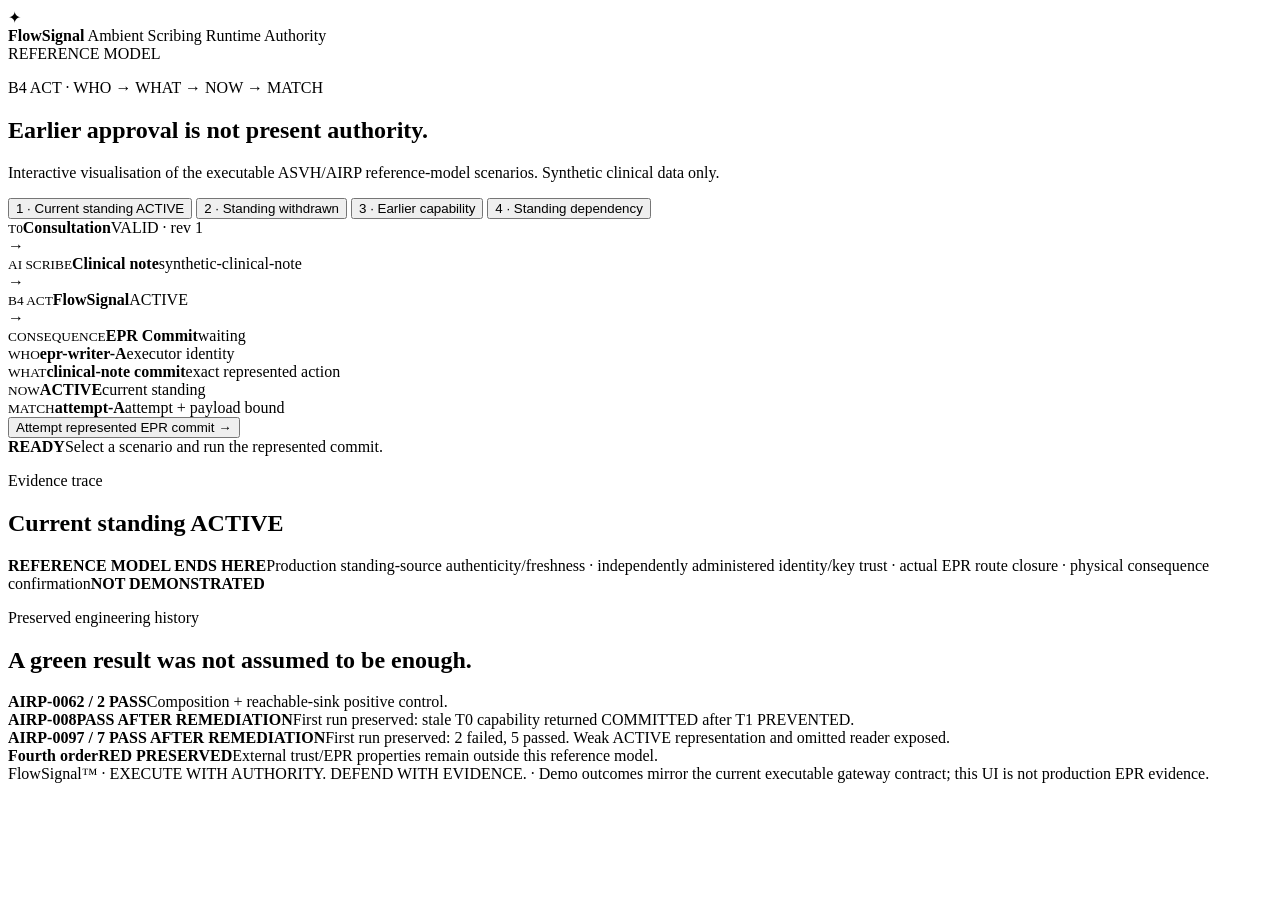
==== demo-ui/ambient-scribing.html @ 3ae92e84 "demo: add ambient scribing runtime authority simulator" ====
<!doctype html>
<html lang="en"><head><meta charset="utf-8"><meta name="viewport" content="width=device-width,initial-scale=1">
<title>FlowSignal Ambient Scribing Runtime Demo</title><link rel="stylesheet" href="ambient-scribing.css"></head>
<body>
<header><div class="mark">✦</div><div><b>FlowSignal</b><span> Ambient Scribing Runtime Authority</span></div><div class="tag">REFERENCE MODEL</div></header>
<main>
<section class="hero"><p class="eyebrow">B4 ACT · WHO → WHAT → NOW → MATCH</p><h1>Earlier approval is not present authority.</h1><p>Interactive visualisation of the executable ASVH/AIRP reference-model scenarios. Synthetic clinical data only.</p></section>
<section class="scenario-bar">
<button data-s="allow" class="active">1 · Current standing ACTIVE</button>
<button data-s="withdrawn">2 · Standing withdrawn</button>
<button data-s="stale">3 · Earlier capability</button>
<button data-s="dependency">4 · Standing dependency</button>
</section>
<section class="layout">
<div class="panel">
<div class="timeline">
<div class="node"><small>T0</small><strong>Consultation</strong><span id="t0">VALID · rev 1</span></div><div class="arrow">→</div>
<div class="node"><small>AI SCRIBE</small><strong>Clinical note</strong><span>synthetic-clinical-note</span></div><div class="arrow">→</div>
<div class="node flow"><small>B4 ACT</small><strong>FlowSignal</strong><span id="standing">ACTIVE</span></div><div class="arrow">→</div>
<div class="node epr" id="epr"><small>CONSEQUENCE</small><strong>EPR Commit</strong><span id="eprState">waiting</span></div>
</div>
<div class="cards">
<div><small>WHO</small><b>epr-writer-A</b><span>executor identity</span></div>
<div><small>WHAT</small><b>clinical-note commit</b><span>exact represented action</span></div>
<div><small>NOW</small><b id="nowCard">ACTIVE</b><span>current standing</span></div>
<div><small>MATCH</small><b>attempt-A</b><span>attempt + payload bound</span></div>
</div>
<div id="controls" class="controls"></div>
<button id="execute" class="execute">Attempt represented EPR commit →</button>
<div id="result" class="result neutral"><strong>READY</strong><span>Select a scenario and run the represented commit.</span></div>
</div>
<aside class="panel evidence">
<p class="eyebrow">Evidence trace</p><h2 id="scenarioTitle">Current standing ACTIVE</h2>
<p id="scenarioText"></p>
<div class="trace" id="trace"></div>
<div class="boundary"><b>REFERENCE MODEL ENDS HERE</b><span>Production standing-source authenticity/freshness · independently administered identity/key trust · actual EPR route closure · physical consequence confirmation</span><strong>NOT DEMONSTRATED</strong></div>
</aside>
</section>
<section class="history panel"><div><p class="eyebrow">Preserved engineering history</p><h2>A green result was not assumed to be enough.</h2></div>
<div class="history-grid">
<article><b>AIRP-006</b><strong>2 / 2 PASS</strong><span>Composition + reachable-sink positive control.</span></article>
<article><b>AIRP-008</b><strong>PASS AFTER REMEDIATION</strong><span>First run preserved: stale T0 capability returned COMMITTED after T1 PREVENTED.</span></article>
<article><b>AIRP-009</b><strong>7 / 7 PASS AFTER REMEDIATION</strong><span>First run preserved: 2 failed, 5 passed. Weak ACTIVE representation and omitted reader exposed.</span></article>
<article class="red"><b>Fourth order</b><strong>RED PRESERVED</strong><span>External trust/EPR properties remain outside this reference model.</span></article>
</div></section>
<footer>FlowSignal™ · EXECUTE WITH AUTHORITY. DEFEND WITH EVIDENCE. · Demo outcomes mirror the current executable gateway contract; this UI is not production EPR evidence.</footer>
</main><script src="ambient-scribing.js"></script></body></html>
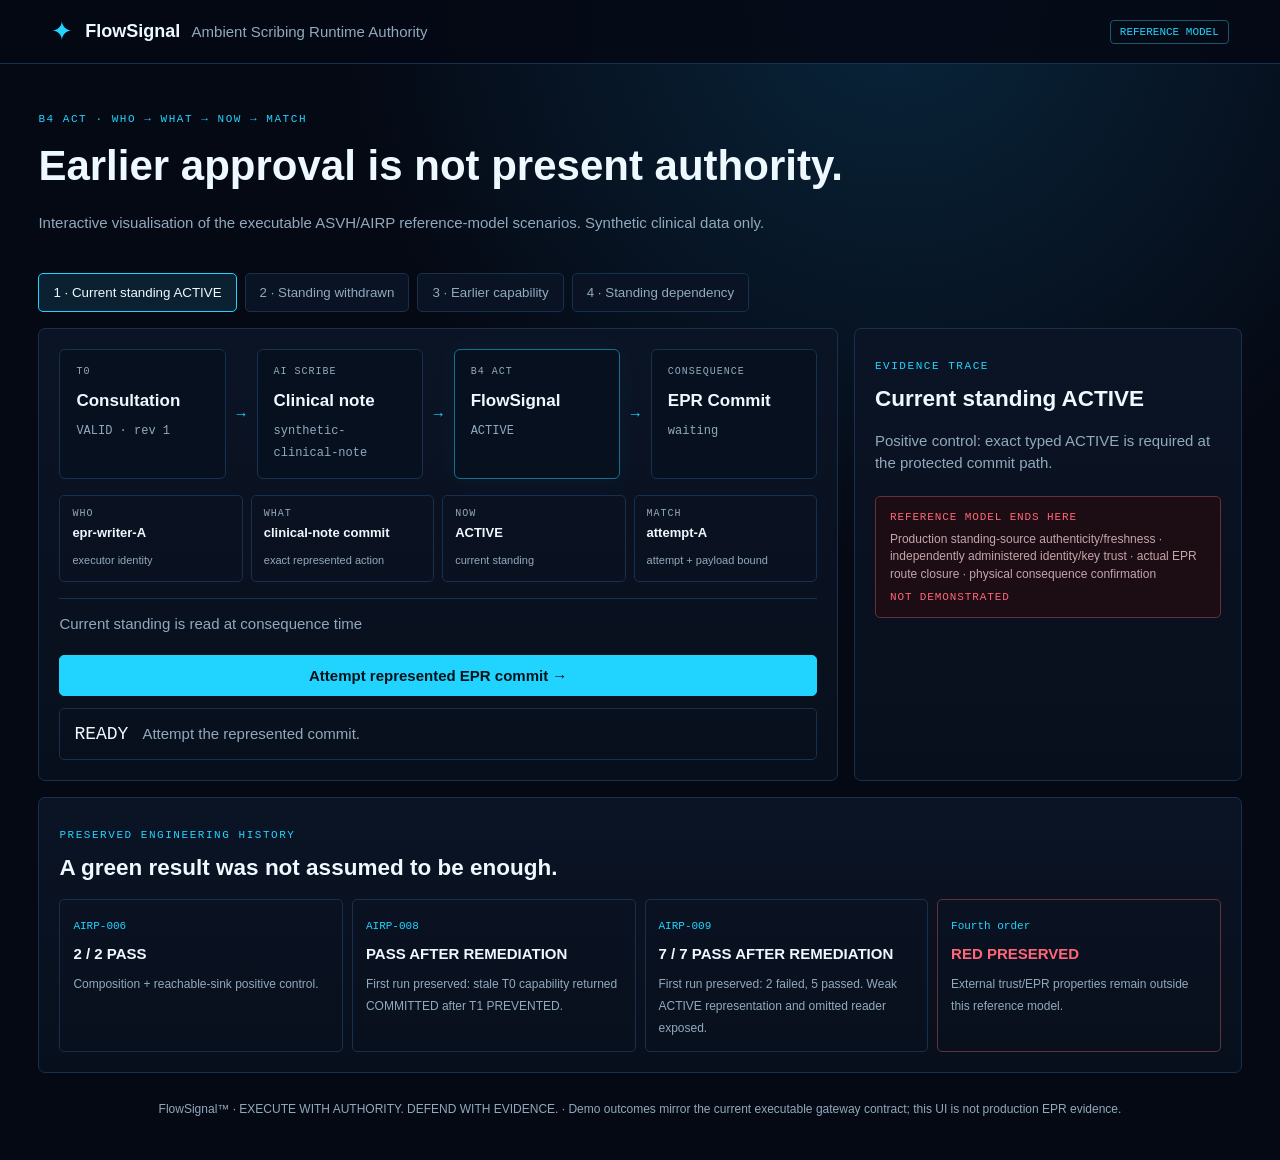
==== commit 4382ed0d: "demo: add easy-launch guidance" ====
--- a/demo-ui/ambient-scribing.html
+++ b/demo-ui/ambient-scribing.html
@@ -1,6 +1,13 @@
 <!doctype html>
 <html lang="en"><head><meta charset="utf-8"><meta name="viewport" content="width=device-width,initial-scale=1">
 <title>FlowSignal Ambient Scribing Runtime Demo</title><link rel="stylesheet" href="ambient-scribing.css"></head>
+
+<!--
+EASY LAUNCH
+1. Download the demo-ui folder (or repository ZIP).
+2. Double-click START-DEMO-WINDOWS.cmd.
+No Python/npm/server is required for this static visual companion.
+-->
 <body>
 <header><div class="mark">✦</div><div><b>FlowSignal</b><span> Ambient Scribing Runtime Authority</span></div><div class="tag">REFERENCE MODEL</div></header>
 <main>
--- a/demo-ui/ambient-scribing.css
+++ b/demo-ui/ambient-scribing.css
@@ -0,0 +1 @@
+:root{--bg:#050914;--panel:#0a1222;--line:#17304d;--text:#edf8ff;--dim:#91a9bd;--cyan:#21d4ff;--green:#37d49a;--amber:#f0bf5b;--red:#ff6678}*{box-sizing:border-box}body{margin:0;background:radial-gradient(circle at 70% 0,#09253b 0,transparent 38%),var(--bg);color:var(--text);font:15px/1.45 Inter,Segoe UI,Arial,sans-serif}header{height:64px;border-bottom:1px solid var(--line);display:flex;align-items:center;gap:12px;padding:0 4vw;background:#050914dd;position:sticky;top:0;z-index:3}.mark{color:var(--cyan);font-size:26px}header b{font-size:18px}header span{color:var(--dim);margin-left:8px}.tag{margin-left:auto;border:1px solid #1b5870;color:var(--cyan);padding:5px 9px;border-radius:4px;font:11px monospace}main{max-width:1450px;margin:auto;padding:0 3vw}.hero{padding:38px 0 24px}.hero h1{font-size:42px;margin:8px 0}.hero>p:last-child{color:var(--dim);max-width:760px}.eyebrow{color:var(--cyan);font:11px monospace;letter-spacing:.14em;text-transform:uppercase}.scenario-bar{display:flex;gap:8px;flex-wrap:wrap;margin-bottom:16px}.scenario-bar button,.execute{border:1px solid var(--line);background:#091323;color:var(--dim);padding:11px 14px;border-radius:5px;cursor:pointer}.scenario-bar button.active{border-color:var(--cyan);color:var(--text);background:#0b2132}.layout{display:grid;grid-template-columns:1.65fr .8fr;gap:16px}.panel{border:1px solid var(--line);background:linear-gradient(180deg,#0b1425,#080f1c);border-radius:7px;padding:20px}.timeline{display:flex;align-items:stretch;gap:8px}.node{flex:1;border:1px solid var(--line);padding:16px;border-radius:6px;background:#07101e;min-height:112px}.node small,.cards small{display:block;color:var(--dim);font:10px monospace;letter-spacing:.1em}.node strong{display:block;font-size:17px;margin:12px 0 5px}.node span{color:var(--dim);font:12px monospace}.node.flow{border-color:#16708c;box-shadow:0 0 25px #21d4ff0e}.arrow{align-self:center;color:var(--cyan)}.node.committed{border-color:var(--green)}.node.blocked{border-color:var(--red)}.cards{display:grid;grid-template-columns:repeat(4,1fr);gap:8px;margin:16px 0}.cards div{border:1px solid var(--line);padding:12px;border-radius:5px}.cards b{display:block;margin:5px 0;font-size:13px}.cards span{color:var(--dim);font-size:11px}.controls{min-height:45px;border-top:1px solid var(--line);padding-top:14px;color:var(--dim)}select{background:#07101e;color:var(--text);border:1px solid var(--line);padding:8px;margin-left:10px}.execute{width:100%;background:var(--cyan);color:#00131a;font-weight:800;border-color:var(--cyan);font-size:15px;margin-top:12px}.result{margin-top:12px;padding:14px;border:1px solid var(--line);border-radius:5px;display:flex;gap:14px;align-items:center}.result strong{font:18px monospace}.result span{color:var(--dim)}.result.ok{border-color:var(--green)}.result.ok strong{color:var(--green)}.result.stop{border-color:var(--red)}.result.stop strong{color:var(--red)}.evidence h2{margin:4px 0 8px}.evidence>p:nth-of-type(2){color:var(--dim)}.trace{margin-top:18px}.trace div{display:flex;justify-content:space-between;border-bottom:1px solid var(--line);padding:9px 0}.trace span{color:var(--dim)}.trace b{font:12px monospace}.boundary{margin-top:22px;border:1px solid #63313b;background:#1c0d14;padding:14px;border-radius:5px}.boundary b,.boundary strong{display:block;color:var(--red);font:11px monospace;letter-spacing:.08em}.boundary span{display:block;color:#c6a4aa;font-size:12px;margin:8px 0}.history{margin-top:16px}.history h2{margin:3px 0 14px}.history-grid{display:grid;grid-template-columns:repeat(4,1fr);gap:9px}.history-grid article{border:1px solid var(--line);padding:13px;border-radius:5px}.history-grid article>b{color:var(--cyan);font:11px monospace}.history-grid strong{display:block;margin:8px 0}.history-grid span{color:var(--dim);font-size:12px}.history-grid .red{border-color:#63313b}.history-grid .red strong{color:var(--red)}footer{color:var(--dim);font-size:12px;padding:28px 0 40px;text-align:center}@media(max-width:950px){.layout{grid-template-columns:1fr}.timeline{flex-direction:column}.arrow{transform:rotate(90deg)}.cards,.history-grid{grid-template-columns:1fr 1fr}}
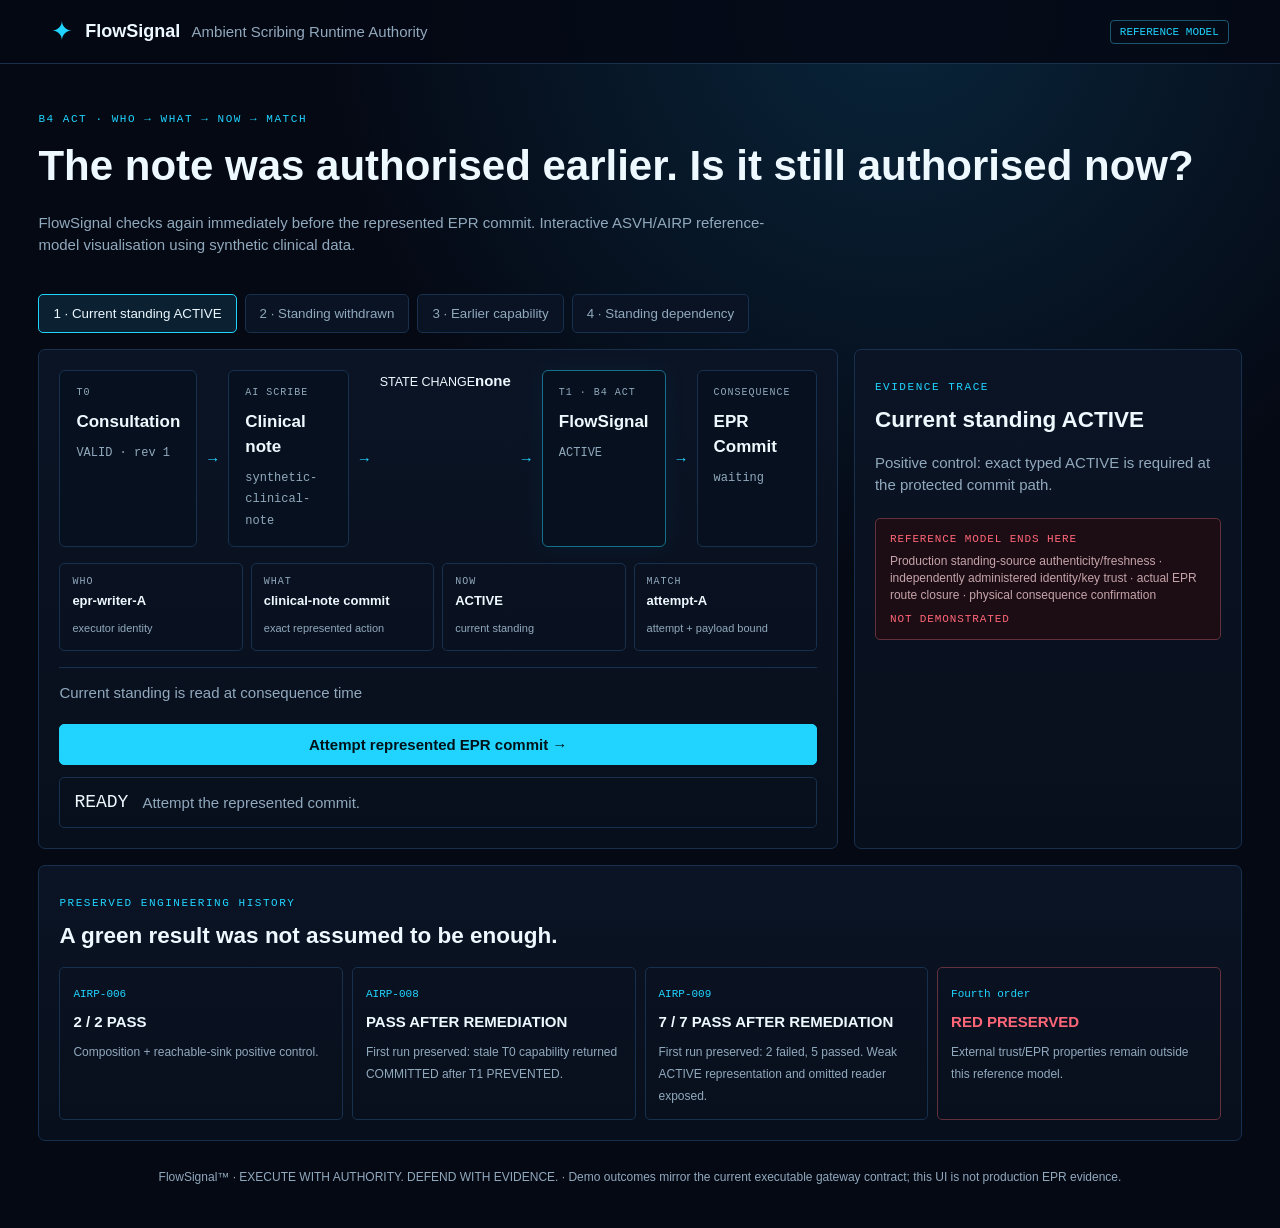
==== commit 1c31b432: "demo: make clinical state change visually explicit" ====
--- a/demo-ui/ambient-scribing.html
+++ b/demo-ui/ambient-scribing.html
@@ -11,7 +11,7 @@
 <body>
 <header><div class="mark">✦</div><div><b>FlowSignal</b><span> Ambient Scribing Runtime Authority</span></div><div class="tag">REFERENCE MODEL</div></header>
 <main>
-<section class="hero"><p class="eyebrow">B4 ACT · WHO → WHAT → NOW → MATCH</p><h1>Earlier approval is not present authority.</h1><p>Interactive visualisation of the executable ASVH/AIRP reference-model scenarios. Synthetic clinical data only.</p></section>
+<section class="hero"><p class="eyebrow">B4 ACT · WHO → WHAT → NOW → MATCH</p><h1>The note was authorised earlier. Is it still authorised now?</h1><p>FlowSignal checks again immediately before the represented EPR commit. Interactive ASVH/AIRP reference-model visualisation using synthetic clinical data.</p></section>
 <section class="scenario-bar">
 <button data-s="allow" class="active">1 · Current standing ACTIVE</button>
 <button data-s="withdrawn">2 · Standing withdrawn</button>
@@ -23,7 +23,7 @@
 <div class="timeline">
 <div class="node"><small>T0</small><strong>Consultation</strong><span id="t0">VALID · rev 1</span></div><div class="arrow">→</div>
 <div class="node"><small>AI SCRIBE</small><strong>Clinical note</strong><span>synthetic-clinical-note</span></div><div class="arrow">→</div>
-<div class="node flow"><small>B4 ACT</small><strong>FlowSignal</strong><span id="standing">ACTIVE</span></div><div class="arrow">→</div>
+<div class="state-change" id="stateChange"><small>STATE CHANGE</small><strong id="changeState">none</strong></div><div class="arrow">→</div><div class="node flow" id="flowNode"><small>T1 · B4 ACT</small><strong>FlowSignal</strong><span id="standing">ACTIVE</span></div><div class="arrow">→</div>
 <div class="node epr" id="epr"><small>CONSEQUENCE</small><strong>EPR Commit</strong><span id="eprState">waiting</span></div>
 </div>
 <div class="cards">
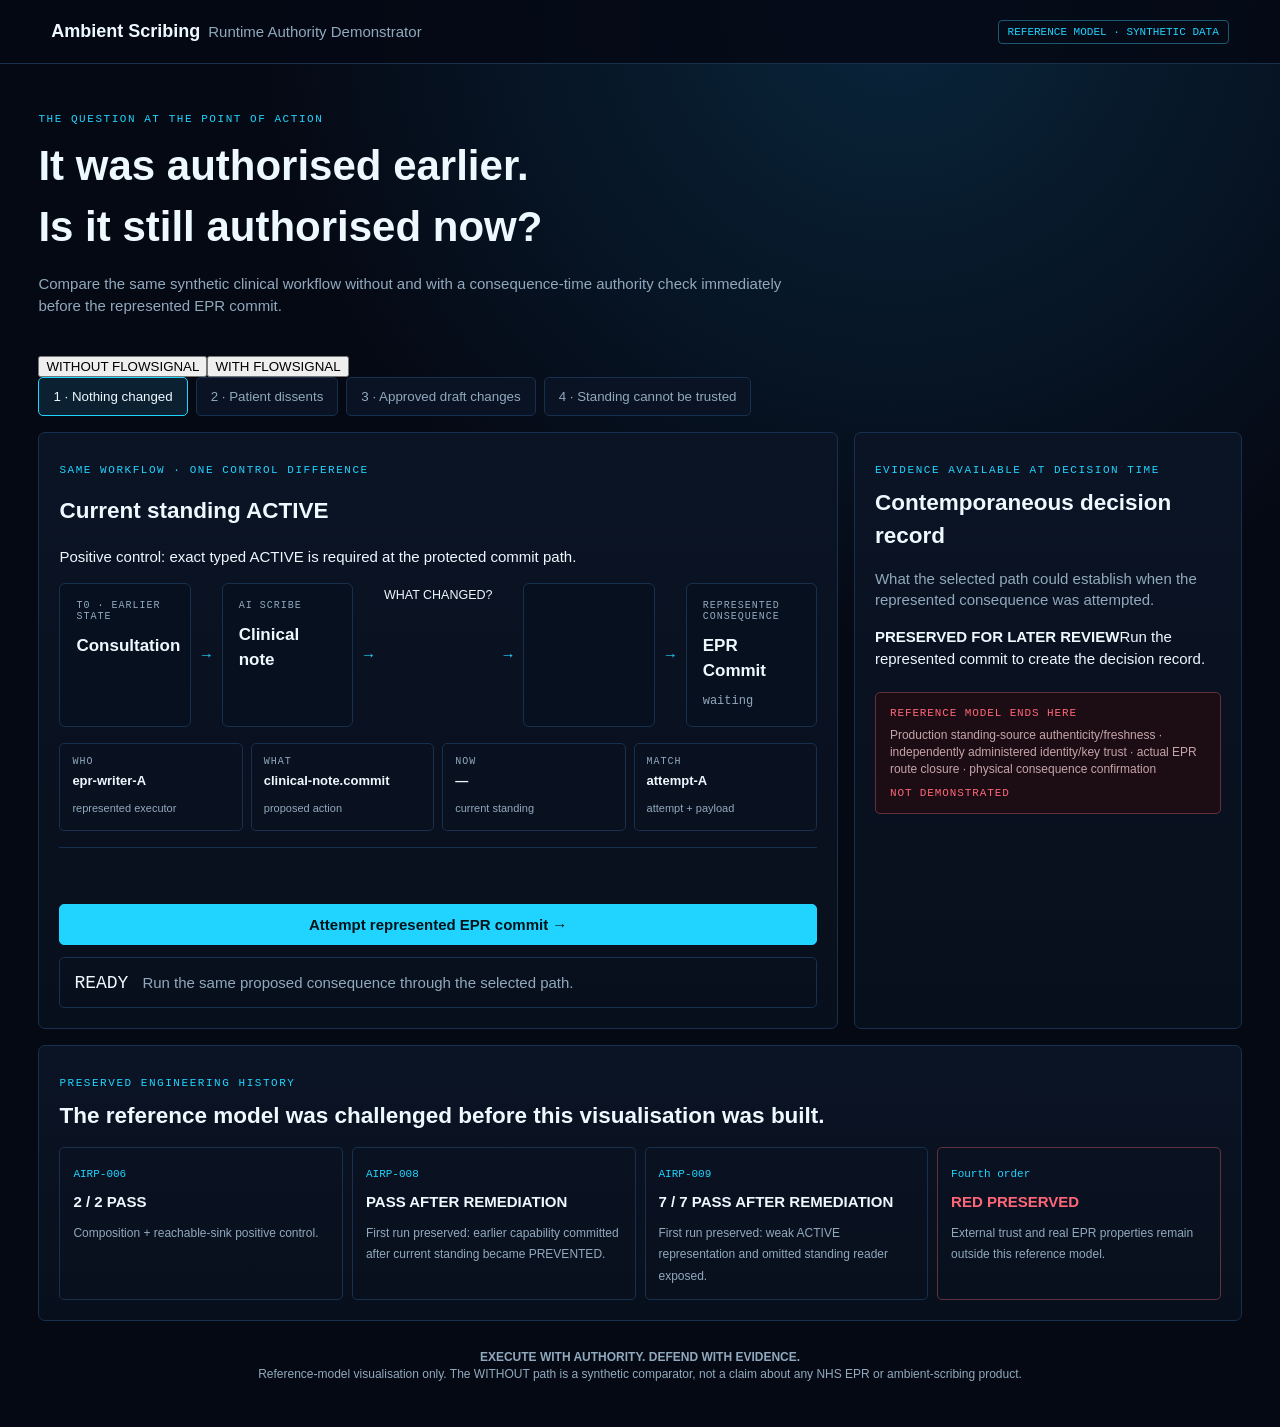
==== commit 1605ee6b: "Redesign ambient scribing demo around with-without runtime authority" ====
--- a/demo-ui/ambient-scribing.html
+++ b/demo-ui/ambient-scribing.html
@@ -1,54 +1,67 @@
 <!doctype html>
 <html lang="en"><head><meta charset="utf-8"><meta name="viewport" content="width=device-width,initial-scale=1">
-<title>FlowSignal Ambient Scribing Runtime Demo</title><link rel="stylesheet" href="ambient-scribing.css"></head>
+<title>Ambient Scribing · Runtime Authority Demo</title><link rel="stylesheet" href="ambient-scribing.css"></head>
+<body>
+<header><div><b>Ambient Scribing</b><span>Runtime Authority Demonstrator</span></div><div class="tag">REFERENCE MODEL · SYNTHETIC DATA</div></header>
+<main>
+<section class="hero"><p class="eyebrow">THE QUESTION AT THE POINT OF ACTION</p><h1>It was authorised earlier.<br>Is it still authorised now?</h1><p>Compare the same synthetic clinical workflow without and with a consequence-time authority check immediately before the represented EPR commit.</p></section>
 
-<!--
-EASY LAUNCH
-1. Download the demo-ui folder (or repository ZIP).
-2. Double-click START-DEMO-WINDOWS.cmd.
-No Python/npm/server is required for this static visual companion.
--->
-<body>
-<header><div class="mark">✦</div><div><b>FlowSignal</b><span> Ambient Scribing Runtime Authority</span></div><div class="tag">REFERENCE MODEL</div></header>
-<main>
-<section class="hero"><p class="eyebrow">B4 ACT · WHO → WHAT → NOW → MATCH</p><h1>The note was authorised earlier. Is it still authorised now?</h1><p>FlowSignal checks again immediately before the represented EPR commit. Interactive ASVH/AIRP reference-model visualisation using synthetic clinical data.</p></section>
+<section class="mode-switch" aria-label="Comparison mode">
+<button id="withoutMode">WITHOUT FLOWSIGNAL</button><button id="withMode" class="active">WITH FLOWSIGNAL</button>
+</section>
+
 <section class="scenario-bar">
-<button data-s="allow" class="active">1 · Current standing ACTIVE</button>
-<button data-s="withdrawn">2 · Standing withdrawn</button>
-<button data-s="stale">3 · Earlier capability</button>
-<button data-s="dependency">4 · Standing dependency</button>
+<button data-s="unchanged" class="active">1 · Nothing changed</button>
+<button data-s="dissent">2 · Patient dissents</button>
+<button data-s="payload">3 · Approved draft changes</button>
+<button data-s="dependency">4 · Standing cannot be trusted</button>
 </section>
+
 <section class="layout">
-<div class="panel">
+<div class="panel main-panel">
+<div class="story-head"><div><p class="eyebrow">SAME WORKFLOW · ONE CONTROL DIFFERENCE</p><h2 id="scenarioTitle"></h2></div><div class="mode-pill" id="modePill"></div></div>
+<p class="story" id="scenarioText"></p>
+
 <div class="timeline">
-<div class="node"><small>T0</small><strong>Consultation</strong><span id="t0">VALID · rev 1</span></div><div class="arrow">→</div>
-<div class="node"><small>AI SCRIBE</small><strong>Clinical note</strong><span>synthetic-clinical-note</span></div><div class="arrow">→</div>
-<div class="state-change" id="stateChange"><small>STATE CHANGE</small><strong id="changeState">none</strong></div><div class="arrow">→</div><div class="node flow" id="flowNode"><small>T1 · B4 ACT</small><strong>FlowSignal</strong><span id="standing">ACTIVE</span></div><div class="arrow">→</div>
-<div class="node epr" id="epr"><small>CONSEQUENCE</small><strong>EPR Commit</strong><span id="eprState">waiting</span></div>
+<div class="node"><small>T0 · EARLIER STATE</small><strong>Consultation</strong><span id="t0State"></span></div>
+<div class="arrow">→</div>
+<div class="node"><small>AI SCRIBE</small><strong>Clinical note</strong><span id="noteState"></span></div>
+<div class="arrow">→</div>
+<div class="change" id="changeBox"><small>WHAT CHANGED?</small><strong id="changeTitle"></strong><span id="changeDetail"></span></div>
+<div class="arrow">→</div>
+<div class="node gate" id="gateNode"><small id="gateSmall"></small><strong id="gateTitle"></strong><span id="gateState"></span></div>
+<div class="arrow">→</div>
+<div class="node epr" id="epr"><small>REPRESENTED CONSEQUENCE</small><strong>EPR Commit</strong><span id="eprState">waiting</span></div>
 </div>
+
 <div class="cards">
-<div><small>WHO</small><b>epr-writer-A</b><span>executor identity</span></div>
-<div><small>WHAT</small><b>clinical-note commit</b><span>exact represented action</span></div>
-<div><small>NOW</small><b id="nowCard">ACTIVE</b><span>current standing</span></div>
-<div><small>MATCH</small><b>attempt-A</b><span>attempt + payload bound</span></div>
+<div><small>WHO</small><b>epr-writer-A</b><span>represented executor</span></div>
+<div><small>WHAT</small><b>clinical-note.commit</b><span>proposed action</span></div>
+<div><small>NOW</small><b id="nowCard">—</b><span>current standing</span></div>
+<div><small>MATCH</small><b id="matchCard">attempt-A</b><span>attempt + payload</span></div>
 </div>
 <div id="controls" class="controls"></div>
 <button id="execute" class="execute">Attempt represented EPR commit →</button>
-<div id="result" class="result neutral"><strong>READY</strong><span>Select a scenario and run the represented commit.</span></div>
+<div id="result" class="result neutral"><strong>READY</strong><span>Run the same proposed consequence through the selected path.</span></div>
 </div>
+
 <aside class="panel evidence">
-<p class="eyebrow">Evidence trace</p><h2 id="scenarioTitle">Current standing ACTIVE</h2>
-<p id="scenarioText"></p>
-<div class="trace" id="trace"></div>
+<p class="eyebrow">EVIDENCE AVAILABLE AT DECISION TIME</p>
+<h2 id="evidenceTitle">Contemporaneous decision record</h2>
+<p class="evidence-intro">What the selected path could establish when the represented consequence was attempted.</p>
+<div class="receipt" id="receipt"></div>
+<div class="preserve"><b>PRESERVED FOR LATER REVIEW</b><span id="preserveText">Run the represented commit to create the decision record.</span></div>
 <div class="boundary"><b>REFERENCE MODEL ENDS HERE</b><span>Production standing-source authenticity/freshness · independently administered identity/key trust · actual EPR route closure · physical consequence confirmation</span><strong>NOT DEMONSTRATED</strong></div>
 </aside>
 </section>
-<section class="history panel"><div><p class="eyebrow">Preserved engineering history</p><h2>A green result was not assumed to be enough.</h2></div>
+
+<section class="history panel"><div><p class="eyebrow">PRESERVED ENGINEERING HISTORY</p><h2>The reference model was challenged before this visualisation was built.</h2></div>
 <div class="history-grid">
 <article><b>AIRP-006</b><strong>2 / 2 PASS</strong><span>Composition + reachable-sink positive control.</span></article>
-<article><b>AIRP-008</b><strong>PASS AFTER REMEDIATION</strong><span>First run preserved: stale T0 capability returned COMMITTED after T1 PREVENTED.</span></article>
-<article><b>AIRP-009</b><strong>7 / 7 PASS AFTER REMEDIATION</strong><span>First run preserved: 2 failed, 5 passed. Weak ACTIVE representation and omitted reader exposed.</span></article>
-<article class="red"><b>Fourth order</b><strong>RED PRESERVED</strong><span>External trust/EPR properties remain outside this reference model.</span></article>
+<article><b>AIRP-008</b><strong>PASS AFTER REMEDIATION</strong><span>First run preserved: earlier capability committed after current standing became PREVENTED.</span></article>
+<article><b>AIRP-009</b><strong>7 / 7 PASS AFTER REMEDIATION</strong><span>First run preserved: weak ACTIVE representation and omitted standing reader exposed.</span></article>
+<article class="red"><b>Fourth order</b><strong>RED PRESERVED</strong><span>External trust and real EPR properties remain outside this reference model.</span></article>
 </div></section>
-<footer>FlowSignal™ · EXECUTE WITH AUTHORITY. DEFEND WITH EVIDENCE. · Demo outcomes mirror the current executable gateway contract; this UI is not production EPR evidence.</footer>
+
+<footer><strong>EXECUTE WITH AUTHORITY. DEFEND WITH EVIDENCE.</strong><br>Reference-model visualisation only. The WITHOUT path is a synthetic comparator, not a claim about any NHS EPR or ambient-scribing product.</footer>
 </main><script src="ambient-scribing.js"></script></body></html>
--- a/demo-ui/ambient-scribing.css
+++ b/demo-ui/ambient-scribing.css
@@ -1 +1 @@
-:root{--bg:#050914;--panel:#0a1222;--line:#17304d;--text:#edf8ff;--dim:#91a9bd;--cyan:#21d4ff;--green:#37d49a;--amber:#f0bf5b;--red:#ff6678}*{box-sizing:border-box}body{margin:0;background:radial-gradient(circle at 70% 0,#09253b 0,transparent 38%),var(--bg);color:var(--text);font:15px/1.45 Inter,Segoe UI,Arial,sans-serif}header{height:64px;border-bottom:1px solid var(--line);display:flex;align-items:center;gap:12px;padding:0 4vw;background:#050914dd;position:sticky;top:0;z-index:3}.mark{color:var(--cyan);font-size:26px}header b{font-size:18px}header span{color:var(--dim);margin-left:8px}.tag{margin-left:auto;border:1px solid #1b5870;color:var(--cyan);padding:5px 9px;border-radius:4px;font:11px monospace}main{max-width:1450px;margin:auto;padding:0 3vw}.hero{padding:38px 0 24px}.hero h1{font-size:42px;margin:8px 0}.hero>p:last-child{color:var(--dim);max-width:760px}.eyebrow{color:var(--cyan);font:11px monospace;letter-spacing:.14em;text-transform:uppercase}.scenario-bar{display:flex;gap:8px;flex-wrap:wrap;margin-bottom:16px}.scenario-bar button,.execute{border:1px solid var(--line);background:#091323;color:var(--dim);padding:11px 14px;border-radius:5px;cursor:pointer}.scenario-bar button.active{border-color:var(--cyan);color:var(--text);background:#0b2132}.layout{display:grid;grid-template-columns:1.65fr .8fr;gap:16px}.panel{border:1px solid var(--line);background:linear-gradient(180deg,#0b1425,#080f1c);border-radius:7px;padding:20px}.timeline{display:flex;align-items:stretch;gap:8px}.node{flex:1;border:1px solid var(--line);padding:16px;border-radius:6px;background:#07101e;min-height:112px}.node small,.cards small{display:block;color:var(--dim);font:10px monospace;letter-spacing:.1em}.node strong{display:block;font-size:17px;margin:12px 0 5px}.node span{color:var(--dim);font:12px monospace}.node.flow{border-color:#16708c;box-shadow:0 0 25px #21d4ff0e}.arrow{align-self:center;color:var(--cyan)}.node.committed{border-color:var(--green)}.node.blocked{border-color:var(--red)}.cards{display:grid;grid-template-columns:repeat(4,1fr);gap:8px;margin:16px 0}.cards div{border:1px solid var(--line);padding:12px;border-radius:5px}.cards b{display:block;margin:5px 0;font-size:13px}.cards span{color:var(--dim);font-size:11px}.controls{min-height:45px;border-top:1px solid var(--line);padding-top:14px;color:var(--dim)}select{background:#07101e;color:var(--text);border:1px solid var(--line);padding:8px;margin-left:10px}.execute{width:100%;background:var(--cyan);color:#00131a;font-weight:800;border-color:var(--cyan);font-size:15px;margin-top:12px}.result{margin-top:12px;padding:14px;border:1px solid var(--line);border-radius:5px;display:flex;gap:14px;align-items:center}.result strong{font:18px monospace}.result span{color:var(--dim)}.result.ok{border-color:var(--green)}.result.ok strong{color:var(--green)}.result.stop{border-color:var(--red)}.result.stop strong{color:var(--red)}.evidence h2{margin:4px 0 8px}.evidence>p:nth-of-type(2){color:var(--dim)}.trace{margin-top:18px}.trace div{display:flex;justify-content:space-between;border-bottom:1px solid var(--line);padding:9px 0}.trace span{color:var(--dim)}.trace b{font:12px monospace}.boundary{margin-top:22px;border:1px solid #63313b;background:#1c0d14;padding:14px;border-radius:5px}.boundary b,.boundary strong{display:block;color:var(--red);font:11px monospace;letter-spacing:.08em}.boundary span{display:block;color:#c6a4aa;font-size:12px;margin:8px 0}.history{margin-top:16px}.history h2{margin:3px 0 14px}.history-grid{display:grid;grid-template-columns:repeat(4,1fr);gap:9px}.history-grid article{border:1px solid var(--line);padding:13px;border-radius:5px}.history-grid article>b{color:var(--cyan);font:11px monospace}.history-grid strong{display:block;margin:8px 0}.history-grid span{color:var(--dim);font-size:12px}.history-grid .red{border-color:#63313b}.history-grid .red strong{color:var(--red)}footer{color:var(--dim);font-size:12px;padding:28px 0 40px;text-align:center}@media(max-width:950px){.layout{grid-template-columns:1fr}.timeline{flex-direction:column}.arrow{transform:rotate(90deg)}.cards,.history-grid{grid-template-columns:1fr 1fr}}+:root{--bg:#050914;--panel:#0a1222;--line:#17304d;--text:#edf8ff;--dim:#91a9bd;--cyan:#21d4ff;--green:#37d49a;--amber:#f0bf5b;--red:#ff6678}*{box-sizing:border-box}body{margin:0;background:radial-gradient(circle at 70% 0,#09253b 0,transparent 38%),var(--bg);color:var(--text);font:15px/1.45 Inter,Segoe UI,Arial,sans-serif}header{height:64px;border-bottom:1px solid var(--line);display:flex;align-items:center;gap:12px;padding:0 4vw;background:#050914dd;position:sticky;top:0;z-index:3}.mark{color:var(--cyan);font-size:26px}header b{font-size:18px}header span{color:var(--dim);margin-left:8px}.tag{margin-left:auto;border:1px solid #1b5870;color:var(--cyan);padding:5px 9px;border-radius:4px;font:11px monospace}main{max-width:1450px;margin:auto;padding:0 3vw}.hero{padding:38px 0 24px}.hero h1{font-size:42px;margin:8px 0}.hero>p:last-child{color:var(--dim);max-width:760px}.eyebrow{color:var(--cyan);font:11px monospace;letter-spacing:.14em;text-transform:uppercase}.scenario-bar{display:flex;gap:8px;flex-wrap:wrap;margin-bottom:16px}.scenario-bar button,.execute{border:1px solid var(--line);background:#091323;color:var(--dim);padding:11px 14px;border-radius:5px;cursor:pointer}.scenario-bar button.active{border-color:var(--cyan);color:var(--text);background:#0b2132}.layout{display:grid;grid-template-columns:1.65fr .8fr;gap:16px}.panel{border:1px solid var(--line);background:linear-gradient(180deg,#0b1425,#080f1c);border-radius:7px;padding:20px}.timeline{display:flex;align-items:stretch;gap:8px}.node{flex:1;border:1px solid var(--line);padding:16px;border-radius:6px;background:#07101e;min-height:112px}.node small,.cards small{display:block;color:var(--dim);font:10px monospace;letter-spacing:.1em}.node strong{display:block;font-size:17px;margin:12px 0 5px}.node span{color:var(--dim);font:12px monospace}.node.flow{border-color:#16708c;box-shadow:0 0 25px #21d4ff0e}.arrow{align-self:center;color:var(--cyan)}.node.committed{border-color:var(--green)}.node.blocked{border-color:var(--red)}.cards{display:grid;grid-template-columns:repeat(4,1fr);gap:8px;margin:16px 0}.cards div{border:1px solid var(--line);padding:12px;border-radius:5px}.cards b{display:block;margin:5px 0;font-size:13px}.cards span{color:var(--dim);font-size:11px}.controls{min-height:45px;border-top:1px solid var(--line);padding-top:14px;color:var(--dim)}select{background:#07101e;color:var(--text);border:1px solid var(--line);padding:8px;margin-left:10px}.execute{width:100%;background:var(--cyan);color:#00131a;font-weight:800;border-color:var(--cyan);font-size:15px;margin-top:12px}.result{margin-top:12px;padding:14px;border:1px solid var(--line);border-radius:5px;display:flex;gap:14px;align-items:center}.result strong{font:18px monospace}.result span{color:var(--dim)}.result.ok{border-color:var(--green)}.result.ok strong{color:var(--green)}.result.stop{border-color:var(--red)}.result.stop strong{color:var(--red)}.evidence h2{margin:4px 0 8px}.evidence>p:nth-of-type(2){color:var(--dim)}.trace{margin-top:18px}.trace div{display:flex;justify-content:space-between;border-bottom:1px solid var(--line);padding:9px 0}.trace span{color:var(--dim)}.trace b{font:12px monospace}.boundary{margin-top:22px;border:1px solid #63313b;background:#1c0d14;padding:14px;border-radius:5px}.boundary b,.boundary strong{display:block;color:var(--red);font:11px monospace;letter-spacing:.08em}.boundary span{display:block;color:#c6a4aa;font-size:12px;margin:8px 0}.history{margin-top:16px}.history h2{margin:3px 0 14px}.history-grid{display:grid;grid-template-columns:repeat(4,1fr);gap:9px}.history-grid article{border:1px solid var(--line);padding:13px;border-radius:5px}.history-grid article>b{color:var(--cyan);font:11px monospace}.history-grid strong{display:block;margin:8px 0}.history-grid span{color:var(--dim);font-size:12px}.history-grid .red{border-color:#63313b}.history-grid .red strong{color:var(--red)}footer{color:var(--dim);font-size:12px;padding:28px 0 40px;text-align:center}@media(max-width:950px){.layout{grid-template-columns:1fr}.timeline{flex-direction:column}.arrow{transform:rotate(90deg)}.cards,.history-grid{grid-template-columns:1fr 1fr}}.state-change{align-self:center;min-width:120px;border:1px dashed var(--line);padding:10px;border-radius:6px;text-align:center;background:#07101e}.state-change small{display:block;color:var(--dim);font:9px monospace}.state-change strong{display:block;margin-top:5px;font:11px monospace;color:var(--dim)}.state-change.changed{border-color:var(--amber);background:#211806}.state-change.changed small,.state-change.changed strong{color:var(--amber)}.node.blocked{box-shadow:0 0 25px #ff66781c}.result.stop{background:#1c0d14}.result.stop strong{font-size:16px}.timeline .node{min-width:0}@media(max-width:1200px){.timeline{flex-wrap:wrap}.arrow{display:none}.node,.state-change{min-width:30%}}
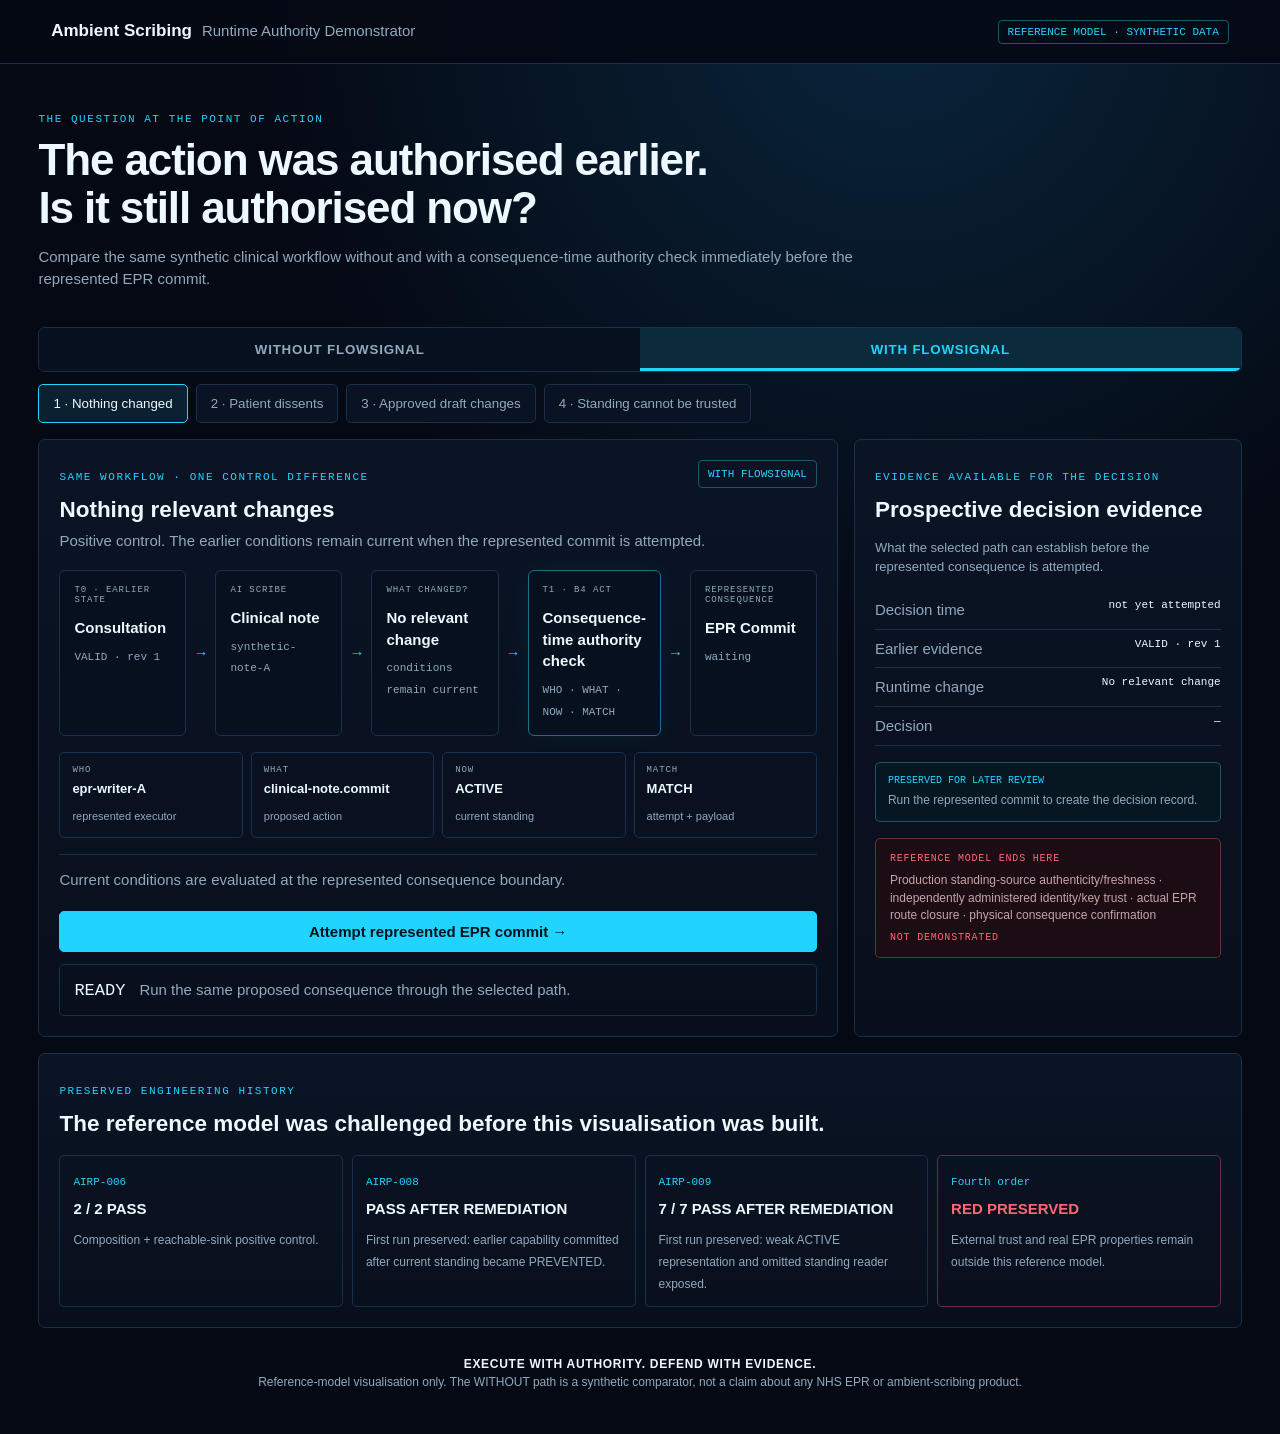
==== commit f9e4ade4: "Refine demo claim language and evidence states" ====
--- a/demo-ui/ambient-scribing.html
+++ b/demo-ui/ambient-scribing.html
@@ -4,64 +4,18 @@
 <body>
 <header><div><b>Ambient Scribing</b><span>Runtime Authority Demonstrator</span></div><div class="tag">REFERENCE MODEL · SYNTHETIC DATA</div></header>
 <main>
-<section class="hero"><p class="eyebrow">THE QUESTION AT THE POINT OF ACTION</p><h1>It was authorised earlier.<br>Is it still authorised now?</h1><p>Compare the same synthetic clinical workflow without and with a consequence-time authority check immediately before the represented EPR commit.</p></section>
-
-<section class="mode-switch" aria-label="Comparison mode">
-<button id="withoutMode">WITHOUT FLOWSIGNAL</button><button id="withMode" class="active">WITH FLOWSIGNAL</button>
-</section>
-
-<section class="scenario-bar">
-<button data-s="unchanged" class="active">1 · Nothing changed</button>
-<button data-s="dissent">2 · Patient dissents</button>
-<button data-s="payload">3 · Approved draft changes</button>
-<button data-s="dependency">4 · Standing cannot be trusted</button>
-</section>
-
+<section class="hero"><p class="eyebrow">THE QUESTION AT THE POINT OF ACTION</p><h1>The action was authorised earlier.<br>Is it still authorised now?</h1><p>Compare the same synthetic clinical workflow without and with a consequence-time authority check immediately before the represented EPR commit.</p></section>
+<section class="mode-switch" aria-label="Comparison mode"><button id="withoutMode">WITHOUT FLOWSIGNAL</button><button id="withMode" class="active">WITH FLOWSIGNAL</button></section>
+<section class="scenario-bar"><button data-s="unchanged" class="active">1 · Nothing changed</button><button data-s="dissent">2 · Patient dissents</button><button data-s="payload">3 · Approved draft changes</button><button data-s="dependency">4 · Standing cannot be trusted</button></section>
 <section class="layout">
 <div class="panel main-panel">
-<div class="story-head"><div><p class="eyebrow">SAME WORKFLOW · ONE CONTROL DIFFERENCE</p><h2 id="scenarioTitle"></h2></div><div class="mode-pill" id="modePill"></div></div>
-<p class="story" id="scenarioText"></p>
-
-<div class="timeline">
-<div class="node"><small>T0 · EARLIER STATE</small><strong>Consultation</strong><span id="t0State"></span></div>
-<div class="arrow">→</div>
-<div class="node"><small>AI SCRIBE</small><strong>Clinical note</strong><span id="noteState"></span></div>
-<div class="arrow">→</div>
-<div class="change" id="changeBox"><small>WHAT CHANGED?</small><strong id="changeTitle"></strong><span id="changeDetail"></span></div>
-<div class="arrow">→</div>
-<div class="node gate" id="gateNode"><small id="gateSmall"></small><strong id="gateTitle"></strong><span id="gateState"></span></div>
-<div class="arrow">→</div>
-<div class="node epr" id="epr"><small>REPRESENTED CONSEQUENCE</small><strong>EPR Commit</strong><span id="eprState">waiting</span></div>
+<div class="story-head"><div><p class="eyebrow">SAME WORKFLOW · ONE CONTROL DIFFERENCE</p><h2 id="scenarioTitle"></h2></div><div class="mode-pill" id="modePill"></div></div><p class="story" id="scenarioText"></p>
+<div class="timeline"><div class="node"><small>T0 · EARLIER STATE</small><strong>Consultation</strong><span id="t0State"></span></div><div class="arrow">→</div><div class="node"><small>AI SCRIBE</small><strong>Clinical note</strong><span id="noteState"></span></div><div class="arrow">→</div><div class="change" id="changeBox"><small>WHAT CHANGED?</small><strong id="changeTitle"></strong><span id="changeDetail"></span></div><div class="arrow">→</div><div class="node gate" id="gateNode"><small id="gateSmall"></small><strong id="gateTitle"></strong><span id="gateState"></span></div><div class="arrow">→</div><div class="node epr" id="epr"><small>REPRESENTED CONSEQUENCE</small><strong>EPR Commit</strong><span id="eprState">waiting</span></div></div>
+<div class="cards"><div><small>WHO</small><b>epr-writer-A</b><span>represented executor</span></div><div><small>WHAT</small><b>clinical-note.commit</b><span>proposed action</span></div><div><small>NOW</small><b id="nowCard">—</b><span>current standing</span></div><div><small>MATCH</small><b id="matchCard">attempt-A</b><span>attempt + payload</span></div></div>
+<div id="controls" class="controls"></div><button id="execute" class="execute">Attempt represented EPR commit →</button><div id="result" class="result neutral"><strong>READY</strong><span>Run the same proposed consequence through the selected path.</span></div>
 </div>
-
-<div class="cards">
-<div><small>WHO</small><b>epr-writer-A</b><span>represented executor</span></div>
-<div><small>WHAT</small><b>clinical-note.commit</b><span>proposed action</span></div>
-<div><small>NOW</small><b id="nowCard">—</b><span>current standing</span></div>
-<div><small>MATCH</small><b id="matchCard">attempt-A</b><span>attempt + payload</span></div>
-</div>
-<div id="controls" class="controls"></div>
-<button id="execute" class="execute">Attempt represented EPR commit →</button>
-<div id="result" class="result neutral"><strong>READY</strong><span>Run the same proposed consequence through the selected path.</span></div>
-</div>
-
-<aside class="panel evidence">
-<p class="eyebrow">EVIDENCE AVAILABLE AT DECISION TIME</p>
-<h2 id="evidenceTitle">Contemporaneous decision record</h2>
-<p class="evidence-intro">What the selected path could establish when the represented consequence was attempted.</p>
-<div class="receipt" id="receipt"></div>
-<div class="preserve"><b>PRESERVED FOR LATER REVIEW</b><span id="preserveText">Run the represented commit to create the decision record.</span></div>
-<div class="boundary"><b>REFERENCE MODEL ENDS HERE</b><span>Production standing-source authenticity/freshness · independently administered identity/key trust · actual EPR route closure · physical consequence confirmation</span><strong>NOT DEMONSTRATED</strong></div>
-</aside>
+<aside class="panel evidence"><p class="eyebrow" id="evidenceEyebrow">EVIDENCE AVAILABLE FOR THE DECISION</p><h2 id="evidenceTitle">Prospective decision evidence</h2><p class="evidence-intro" id="evidenceIntro">What the selected path can establish before the represented consequence is attempted.</p><div class="receipt" id="receipt"></div><div class="preserve"><b>PRESERVED FOR LATER REVIEW</b><span id="preserveText">Run the represented commit to create the decision record.</span></div><div class="boundary"><b>REFERENCE MODEL ENDS HERE</b><span>Production standing-source authenticity/freshness · independently administered identity/key trust · actual EPR route closure · physical consequence confirmation</span><strong>NOT DEMONSTRATED</strong></div></aside>
 </section>
-
-<section class="history panel"><div><p class="eyebrow">PRESERVED ENGINEERING HISTORY</p><h2>The reference model was challenged before this visualisation was built.</h2></div>
-<div class="history-grid">
-<article><b>AIRP-006</b><strong>2 / 2 PASS</strong><span>Composition + reachable-sink positive control.</span></article>
-<article><b>AIRP-008</b><strong>PASS AFTER REMEDIATION</strong><span>First run preserved: earlier capability committed after current standing became PREVENTED.</span></article>
-<article><b>AIRP-009</b><strong>7 / 7 PASS AFTER REMEDIATION</strong><span>First run preserved: weak ACTIVE representation and omitted standing reader exposed.</span></article>
-<article class="red"><b>Fourth order</b><strong>RED PRESERVED</strong><span>External trust and real EPR properties remain outside this reference model.</span></article>
-</div></section>
-
+<section class="history panel"><div><p class="eyebrow">PRESERVED ENGINEERING HISTORY</p><h2>The reference model was challenged before this visualisation was built.</h2></div><div class="history-grid"><article><b>AIRP-006</b><strong>2 / 2 PASS</strong><span>Composition + reachable-sink positive control.</span></article><article><b>AIRP-008</b><strong>PASS AFTER REMEDIATION</strong><span>First run preserved: earlier capability committed after current standing became PREVENTED.</span></article><article><b>AIRP-009</b><strong>7 / 7 PASS AFTER REMEDIATION</strong><span>First run preserved: weak ACTIVE representation and omitted standing reader exposed.</span></article><article class="red"><b>Fourth order</b><strong>RED PRESERVED</strong><span>External trust and real EPR properties remain outside this reference model.</span></article></div></section>
 <footer><strong>EXECUTE WITH AUTHORITY. DEFEND WITH EVIDENCE.</strong><br>Reference-model visualisation only. The WITHOUT path is a synthetic comparator, not a claim about any NHS EPR or ambient-scribing product.</footer>
 </main><script src="ambient-scribing.js"></script></body></html>
--- a/demo-ui/ambient-scribing.css
+++ b/demo-ui/ambient-scribing.css
@@ -1 +1 @@
-:root{--bg:#050914;--panel:#0a1222;--line:#17304d;--text:#edf8ff;--dim:#91a9bd;--cyan:#21d4ff;--green:#37d49a;--amber:#f0bf5b;--red:#ff6678}*{box-sizing:border-box}body{margin:0;background:radial-gradient(circle at 70% 0,#09253b 0,transparent 38%),var(--bg);color:var(--text);font:15px/1.45 Inter,Segoe UI,Arial,sans-serif}header{height:64px;border-bottom:1px solid var(--line);display:flex;align-items:center;gap:12px;padding:0 4vw;background:#050914dd;position:sticky;top:0;z-index:3}.mark{color:var(--cyan);font-size:26px}header b{font-size:18px}header span{color:var(--dim);margin-left:8px}.tag{margin-left:auto;border:1px solid #1b5870;color:var(--cyan);padding:5px 9px;border-radius:4px;font:11px monospace}main{max-width:1450px;margin:auto;padding:0 3vw}.hero{padding:38px 0 24px}.hero h1{font-size:42px;margin:8px 0}.hero>p:last-child{color:var(--dim);max-width:760px}.eyebrow{color:var(--cyan);font:11px monospace;letter-spacing:.14em;text-transform:uppercase}.scenario-bar{display:flex;gap:8px;flex-wrap:wrap;margin-bottom:16px}.scenario-bar button,.execute{border:1px solid var(--line);background:#091323;color:var(--dim);padding:11px 14px;border-radius:5px;cursor:pointer}.scenario-bar button.active{border-color:var(--cyan);color:var(--text);background:#0b2132}.layout{display:grid;grid-template-columns:1.65fr .8fr;gap:16px}.panel{border:1px solid var(--line);background:linear-gradient(180deg,#0b1425,#080f1c);border-radius:7px;padding:20px}.timeline{display:flex;align-items:stretch;gap:8px}.node{flex:1;border:1px solid var(--line);padding:16px;border-radius:6px;background:#07101e;min-height:112px}.node small,.cards small{display:block;color:var(--dim);font:10px monospace;letter-spacing:.1em}.node strong{display:block;font-size:17px;margin:12px 0 5px}.node span{color:var(--dim);font:12px monospace}.node.flow{border-color:#16708c;box-shadow:0 0 25px #21d4ff0e}.arrow{align-self:center;color:var(--cyan)}.node.committed{border-color:var(--green)}.node.blocked{border-color:var(--red)}.cards{display:grid;grid-template-columns:repeat(4,1fr);gap:8px;margin:16px 0}.cards div{border:1px solid var(--line);padding:12px;border-radius:5px}.cards b{display:block;margin:5px 0;font-size:13px}.cards span{color:var(--dim);font-size:11px}.controls{min-height:45px;border-top:1px solid var(--line);padding-top:14px;color:var(--dim)}select{background:#07101e;color:var(--text);border:1px solid var(--line);padding:8px;margin-left:10px}.execute{width:100%;background:var(--cyan);color:#00131a;font-weight:800;border-color:var(--cyan);font-size:15px;margin-top:12px}.result{margin-top:12px;padding:14px;border:1px solid var(--line);border-radius:5px;display:flex;gap:14px;align-items:center}.result strong{font:18px monospace}.result span{color:var(--dim)}.result.ok{border-color:var(--green)}.result.ok strong{color:var(--green)}.result.stop{border-color:var(--red)}.result.stop strong{color:var(--red)}.evidence h2{margin:4px 0 8px}.evidence>p:nth-of-type(2){color:var(--dim)}.trace{margin-top:18px}.trace div{display:flex;justify-content:space-between;border-bottom:1px solid var(--line);padding:9px 0}.trace span{color:var(--dim)}.trace b{font:12px monospace}.boundary{margin-top:22px;border:1px solid #63313b;background:#1c0d14;padding:14px;border-radius:5px}.boundary b,.boundary strong{display:block;color:var(--red);font:11px monospace;letter-spacing:.08em}.boundary span{display:block;color:#c6a4aa;font-size:12px;margin:8px 0}.history{margin-top:16px}.history h2{margin:3px 0 14px}.history-grid{display:grid;grid-template-columns:repeat(4,1fr);gap:9px}.history-grid article{border:1px solid var(--line);padding:13px;border-radius:5px}.history-grid article>b{color:var(--cyan);font:11px monospace}.history-grid strong{display:block;margin:8px 0}.history-grid span{color:var(--dim);font-size:12px}.history-grid .red{border-color:#63313b}.history-grid .red strong{color:var(--red)}footer{color:var(--dim);font-size:12px;padding:28px 0 40px;text-align:center}@media(max-width:950px){.layout{grid-template-columns:1fr}.timeline{flex-direction:column}.arrow{transform:rotate(90deg)}.cards,.history-grid{grid-template-columns:1fr 1fr}}.state-change{align-self:center;min-width:120px;border:1px dashed var(--line);padding:10px;border-radius:6px;text-align:center;background:#07101e}.state-change small{display:block;color:var(--dim);font:9px monospace}.state-change strong{display:block;margin-top:5px;font:11px monospace;color:var(--dim)}.state-change.changed{border-color:var(--amber);background:#211806}.state-change.changed small,.state-change.changed strong{color:var(--amber)}.node.blocked{box-shadow:0 0 25px #ff66781c}.result.stop{background:#1c0d14}.result.stop strong{font-size:16px}.timeline .node{min-width:0}@media(max-width:1200px){.timeline{flex-wrap:wrap}.arrow{display:none}.node,.state-change{min-width:30%}}+:root{--bg:#050914;--panel:#0a1222;--line:#17304d;--text:#edf8ff;--dim:#91a9bd;--cyan:#21d4ff;--green:#37d49a;--amber:#f0bf5b;--red:#ff6678}*{box-sizing:border-box}body{margin:0;background:radial-gradient(circle at 70% 0,#09253b 0,transparent 38%),var(--bg);color:var(--text);font:15px/1.45 Inter,Segoe UI,Arial,sans-serif}header{height:64px;border-bottom:1px solid var(--line);display:flex;align-items:center;padding:0 4vw;background:#050914e8;position:sticky;top:0;z-index:3}header b{font-size:17px}header span{color:var(--dim);margin-left:10px}.tag{margin-left:auto;border:1px solid #1b5870;color:var(--cyan);padding:5px 9px;border-radius:4px;font:11px monospace}main{max-width:1500px;margin:auto;padding:0 3vw}.hero{padding:38px 0 22px}.hero h1{font-size:44px;line-height:1.08;margin:8px 0 12px;letter-spacing:-.025em}.hero>p:last-child{color:var(--dim);max-width:820px}.eyebrow{color:var(--cyan);font:11px monospace;letter-spacing:.14em;text-transform:uppercase}.mode-switch{display:grid;grid-template-columns:1fr 1fr;border:1px solid var(--line);border-radius:7px;overflow:hidden;margin-bottom:12px}.mode-switch button{padding:14px;border:0;background:#07101e;color:var(--dim);font-weight:800;letter-spacing:.06em;cursor:pointer}.mode-switch button.active{background:#0b2a3b;color:var(--cyan);box-shadow:inset 0 -3px var(--cyan)}.scenario-bar{display:flex;gap:8px;flex-wrap:wrap;margin-bottom:16px}.scenario-bar button,.execute{border:1px solid var(--line);background:#091323;color:var(--dim);padding:11px 14px;border-radius:5px;cursor:pointer}.scenario-bar button.active{border-color:var(--cyan);color:var(--text);background:#0b2132}.layout{display:grid;grid-template-columns:1.65fr .8fr;gap:16px}.panel{border:1px solid var(--line);background:linear-gradient(180deg,#0b1425,#080f1c);border-radius:7px;padding:20px}.story-head{display:flex;align-items:flex-start;justify-content:space-between;gap:15px}.story-head h2{margin:3px 0 4px}.story{color:var(--dim);max-width:900px;margin:0 0 18px}.mode-pill{font:11px monospace;padding:7px 9px;border-radius:4px;white-space:nowrap}.mode-pill.with{color:var(--cyan);border:1px solid #1b5870}.mode-pill.without{color:var(--amber);border:1px solid #6b5528}.timeline{display:flex;align-items:stretch;gap:7px}.node,.change{flex:1;border:1px solid var(--line);padding:14px;border-radius:6px;background:#07101e;min-height:120px}.node small,.change small,.cards small{display:block;color:var(--dim);font:9px monospace;letter-spacing:.1em}.node strong,.change strong{display:block;font-size:15px;margin:12px 0 5px}.node span,.change span{color:var(--dim);font:11px monospace}.change.changed{border-color:var(--amber);background:#211806}.change.changed small,.change.changed strong{color:var(--amber)}.gate{border-color:#16708c;box-shadow:0 0 25px #21d4ff0e}.gate-off{border-color:#6b5528;box-shadow:none}.arrow{align-self:center;color:var(--cyan)}.node.committed{border-color:var(--green)}.node.blocked{border-color:var(--red);box-shadow:0 0 25px #ff66781c}.cards{display:grid;grid-template-columns:repeat(4,1fr);gap:8px;margin:16px 0}.cards div{border:1px solid var(--line);padding:12px;border-radius:5px}.cards b{display:block;margin:5px 0;font-size:13px}.cards span{color:var(--dim);font-size:11px}.controls{min-height:45px;border-top:1px solid var(--line);padding-top:14px;color:var(--dim)}select{background:#07101e;color:var(--text);border:1px solid var(--line);padding:8px;margin-left:10px}.execute{width:100%;background:var(--cyan);color:#00131a;font-weight:800;border-color:var(--cyan);font-size:15px;margin-top:12px}.result{margin-top:12px;padding:14px;border:1px solid var(--line);border-radius:5px;display:flex;gap:14px;align-items:center}.result strong{font:17px monospace}.result span{color:var(--dim)}.result.ok{border-color:var(--green)}.result.ok strong{color:var(--green)}.result.stop{border-color:var(--red);background:#1c0d14}.result.stop strong{color:var(--red)}.evidence h2{margin:4px 0 8px}.evidence-intro{color:var(--dim);font-size:13px}.receipt{margin-top:14px}.receipt div{display:flex;justify-content:space-between;gap:20px;border-bottom:1px solid var(--line);padding:8px 0}.receipt span{color:var(--dim)}.receipt b{text-align:right;font:11px monospace}.preserve{margin-top:16px;border:1px solid #24516a;background:#071722;padding:12px;border-radius:5px}.preserve b{display:block;color:var(--cyan);font:10px monospace}.preserve span{display:block;color:var(--dim);font-size:12px;margin-top:6px}.boundary{margin-top:16px;border:1px solid #63313b;background:#1c0d14;padding:14px;border-radius:5px}.boundary b,.boundary strong{display:block;color:var(--red);font:10px monospace;letter-spacing:.08em}.boundary span{display:block;color:#c6a4aa;font-size:12px;margin:8px 0}.history{margin-top:16px}.history h2{margin:3px 0 14px}.history-grid{display:grid;grid-template-columns:repeat(4,1fr);gap:9px}.history-grid article{border:1px solid var(--line);padding:13px;border-radius:5px}.history-grid article>b{color:var(--cyan);font:11px monospace}.history-grid strong{display:block;margin:8px 0}.history-grid span{color:var(--dim);font-size:12px}.history-grid .red{border-color:#63313b}.history-grid .red strong{color:var(--red)}footer{color:var(--dim);font-size:12px;padding:28px 0 40px;text-align:center}footer strong{color:var(--text);letter-spacing:.06em}@media(max-width:1100px){.layout{grid-template-columns:1fr}.timeline{flex-wrap:wrap}.arrow{display:none}.node,.change{min-width:30%}}@media(max-width:700px){.hero h1{font-size:34px}.timeline{flex-direction:column}.cards,.history-grid{grid-template-columns:1fr 1fr}.story-head{display:block}.mode-pill{display:inline-block;margin-bottom:10px}}
